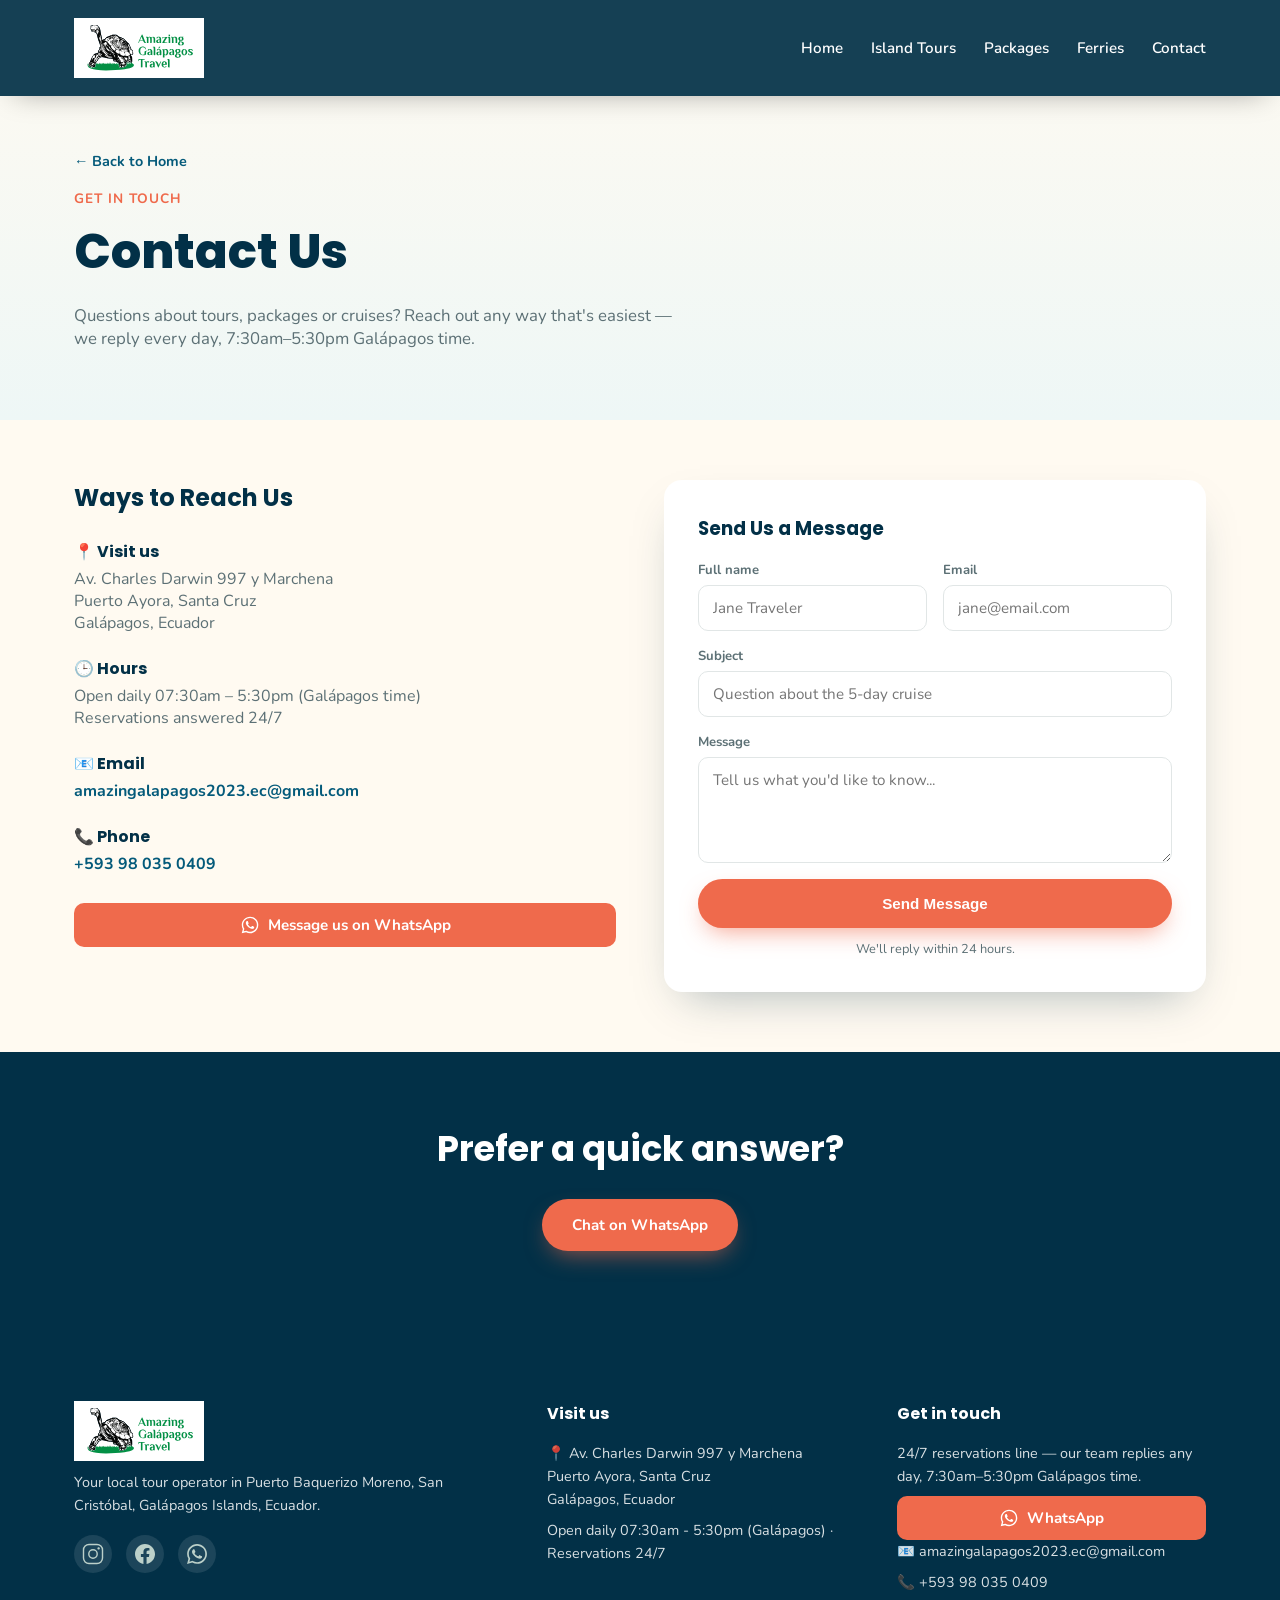
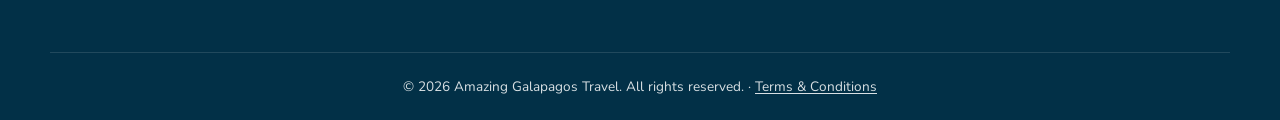
==== contact.html @ caa255a3 "Add dedicated Contact page Replaces the "#contact" footer anchor with a real contact.html page: addr" ====
<!DOCTYPE html>
<html lang="en">
<head>
<meta charset="UTF-8">
<meta name="viewport" content="width=device-width, initial-scale=1.0">
<title>Contact Us | Amazing Galapagos Travel</title>
<meta name="description" content="Get in touch with Amazing Galapagos Travel — WhatsApp, email, phone and office hours for booking island tours, packages, cruises and ferries.">
<link rel="preconnect" href="https://fonts.googleapis.com">
<link rel="preconnect" href="https://fonts.gstatic.com" crossorigin>
<link href="https://fonts.googleapis.com/css2?family=Poppins:wght@500;600;700;800&family=Nunito:wght@400;500;600;700&display=swap" rel="stylesheet">
<link rel="stylesheet" href="assets/css/style.css">
</head>
<body class="subpage">

<!-- ============ HEADER / NAV ============ -->
<header class="site-header scrolled" id="header">
  <div class="container header-inner">
    <a href="index.html" class="logo">
      <img src="assets/images/logo.svg" alt="Amazing Galapagos Travel" class="logo-img">
    </a>

    <nav class="nav" id="nav">
      <a href="index.html">Home</a>
      <a href="islands.html">Island Tours</a>
      <a href="packages.html">Packages</a>
      <a href="ferries.html">Ferries</a>
      <a href="contact.html">Contact</a>
    </nav>

    <button class="hamburger" id="hamburger" aria-label="Toggle menu">
      <span></span><span></span><span></span>
    </button>
  </div>
</header>

<!-- ============ PAGE HEADER ============ -->
<section class="island-header">
  <div class="container">
    <a href="index.html" class="island-back reveal">← Back to Home</a>
    <p class="section-eyebrow island-header-eyebrow reveal">Get in touch</p>
    <h1 class="island-header-title reveal">Contact Us</h1>
    <p class="island-header-sub reveal">Questions about tours, packages or cruises? Reach out any way that's easiest — we reply every day, 7:30am–5:30pm Galápagos time.</p>
  </div>
</section>

<!-- ============ CONTACT ============ -->
<section class="tours-section">
  <div class="container">
    <div class="contact-grid">
      <div class="contact-info reveal">
        <h2 class="tours-category-heading">Ways to Reach Us</h2>
        <div class="contact-info-list">
          <div class="contact-info-item">
            <h4>📍 Visit us</h4>
            <p>Av. Charles Darwin 997 y Marchena<br>Puerto Ayora, Santa Cruz<br>Galápagos, Ecuador</p>
          </div>
          <div class="contact-info-item">
            <h4>🕒 Hours</h4>
            <p>Open daily 07:30am – 5:30pm (Galápagos time)<br>Reservations answered 24/7</p>
          </div>
          <div class="contact-info-item">
            <h4>📧 Email</h4>
            <p><a href="mailto:amazingalapagos2023.ec@gmail.com">amazingalapagos2023.ec@gmail.com</a></p>
          </div>
          <div class="contact-info-item">
            <h4>📞 Phone</h4>
            <p><a href="tel:+593980350409">+593 98 035 0409</a></p>
          </div>
        </div>
        <a href="https://wa.me/593980350409" target="_blank" rel="noopener" class="footer-whatsapp-btn">
          <img src="assets/images/icon-whatsapp-white.svg" alt="">
          Message us on WhatsApp
        </a>
      </div>

      <form class="contact-form reveal" id="contactForm">
        <h3>Send Us a Message</h3>
        <div class="form-row">
          <div class="form-field">
            <label for="ct-name">Full name</label>
            <input type="text" id="ct-name" name="name" required placeholder="Jane Traveler">
          </div>
          <div class="form-field">
            <label for="ct-email">Email</label>
            <input type="email" id="ct-email" name="email" required placeholder="jane@email.com">
          </div>
        </div>
        <div class="form-field">
          <label for="ct-subject">Subject</label>
          <input type="text" id="ct-subject" name="subject" required placeholder="Question about the 5-day cruise">
        </div>
        <div class="form-field">
          <label for="ct-message">Message</label>
          <textarea id="ct-message" name="message" rows="4" required placeholder="Tell us what you'd like to know..."></textarea>
        </div>
        <button type="submit" class="btn btn-primary btn-block">Send Message</button>
        <p class="form-note">We'll reply within 24 hours.</p>
        <div class="form-success" id="contactSuccess">
          <span>🌊</span>
          <p>Thank you! Your message has been received. We'll get back to you soon.</p>
        </div>
      </form>
    </div>
  </div>
</section>

<!-- ============ CTA ============ -->
<section class="island-cta">
  <div class="container">
    <h2 class="reveal">Prefer a quick answer?</h2>
    <a href="https://wa.me/593980350409" target="_blank" rel="noopener" class="btn btn-primary reveal">Chat on WhatsApp</a>
  </div>
</section>

<!-- ============ FOOTER / CONTACT ============ -->
<footer class="site-footer">
  <div class="container footer-grid">
    <div>
      <a href="index.html" class="logo logo-footer">
        <img src="assets/images/logo.svg" alt="Amazing Galapagos Travel" class="logo-img">
      </a>
      <p>Your local tour operator in Puerto Baquerizo Moreno, San Cristóbal, Galápagos Islands, Ecuador.</p>
      <div class="social-row">
        <a href="#" aria-label="Instagram"><img src="assets/images/icon-instagram.svg" alt=""></a>
        <a href="#" aria-label="Facebook"><img src="assets/images/icon-facebook.svg" alt=""></a>
        <a href="https://wa.me/593980350409" target="_blank" rel="noopener" aria-label="WhatsApp"><img src="assets/images/icon-whatsapp.svg" alt=""></a>
      </div>
    </div>

    <div>
      <h4>Visit us</h4>
      <p>📍 Av. Charles Darwin 997 y Marchena<br>Puerto Ayora, Santa Cruz<br>Galápagos, Ecuador</p>
      <p>Open daily 07:30am - 5:30pm (Galápagos) · Reservations 24/7</p>
    </div>

    <div>
      <h4>Get in touch</h4>
      <p>24/7 reservations line — our team replies any day, 7:30am–5:30pm Galápagos time.</p>
      <a href="https://wa.me/593980350409" target="_blank" rel="noopener" class="footer-whatsapp-btn">
        <img src="assets/images/icon-whatsapp-white.svg" alt="">
        WhatsApp
      </a>
      <p>📧 amazingalapagos2023.ec@gmail.com</p>
      <p>📞 +593 98 035 0409</p>
    </div>
  </div>
  <div class="footer-bottom">
    <p>© <span id="year"></span> Amazing Galapagos Travel. All rights reserved. · <a href="terms.html" class="footer-legal-link">Terms &amp; Conditions</a></p>
  </div>
</footer>

<button class="back-to-top" id="backToTop" aria-label="Back to top">↑</button>

<script src="assets/js/script.js"></script>
</body>
</html>
---- assets/css/style.css ----
/* ============ RESET & VARIABLES ============ */
* { margin: 0; padding: 0; box-sizing: border-box; }

:root {
  --ocean-deep: #023047;
  --ocean: #045a7a;
  --green: #039045;
  --green-light: #5cf3a3;
  --sand: #f6ead3;
  --sand-light: #fffaf1;
  --coral: #ef6a4c;
  --coral-dark: #d4502f;
  --ink: #0d2b33;
  --gray: #5c7075;
  --radius: 18px;
  --shadow: 0 20px 45px -20px rgba(2, 48, 71, 0.35);
  --transition: 0.35s cubic-bezier(.22,1,.36,1);
}

html { scroll-behavior: smooth; }

body {
  font-family: 'Nunito', sans-serif;
  color: var(--ink);
  background: var(--sand-light);
  overflow-x: hidden;
}

h1, h2, h3, h4 { font-family: 'Poppins', sans-serif; }

img { max-width: 100%; display: block; }
a { text-decoration: none; color: inherit; }
ul { list-style: none; }

.container {
  max-width: 1180px;
  margin: 0 auto;
  padding: 0 24px;
}

.text-gradient {
  background: linear-gradient(90deg, var(--green-light), var(--coral));
  -webkit-background-clip: text;
  background-clip: text;
  color: transparent;
}

/* ============ BUTTONS ============ */
.btn {
  display: inline-flex;
  align-items: center;
  justify-content: center;
  gap: 8px;
  padding: 14px 28px;
  border-radius: 50px;
  font-weight: 700;
  font-size: 0.95rem;
  border: 2px solid transparent;
  cursor: pointer;
  transition: transform var(--transition), box-shadow var(--transition), background var(--transition), color var(--transition);
  white-space: nowrap;
}
.btn-primary {
  background: var(--coral);
  color: #fff;
  box-shadow: 0 10px 25px -8px rgba(239, 106, 76, 0.65);
}
.btn-primary:hover { transform: translateY(-3px) scale(1.03); box-shadow: 0 16px 30px -10px rgba(239, 106, 76, 0.75); }
.btn-outline {
  background: transparent;
  border-color: rgba(255,255,255,0.8);
  color: #fff;
}
.btn-outline:hover { background: rgba(255,255,255,0.15); transform: translateY(-3px); }
.btn-sm { padding: 10px 20px; font-size: 0.85rem; }
.btn-block { width: 100%; }

/* ============ REVEAL ANIMATION ============ */
.reveal {
  opacity: 0;
  transform: translateY(28px);
  transition: opacity 0.8s ease, transform 0.8s ease;
}
.reveal.in-view { opacity: 1; transform: translateY(0); }

/* ============ HEADER ============ */
.site-header {
  position: fixed;
  top: 0; left: 0; right: 0;
  z-index: 1000;
  padding: 18px 0;
  transition: background var(--transition), padding var(--transition), box-shadow var(--transition);
}
.site-header.scrolled {
  background: rgba(2, 48, 71, 0.92);
  backdrop-filter: blur(8px);
  padding: 10px 0;
  box-shadow: 0 10px 30px -15px rgba(0,0,0,0.4);
}
.header-inner {
  display: flex;
  align-items: center;
  justify-content: space-between;
  gap: 20px;
}
.logo {
  display: flex;
  align-items: center;
}
.logo-img { height: 60px; width: auto; display: block; }

.nav {
  display: flex;
  gap: 28px;
}
.nav a {
  color: #fff;
  font-weight: 600;
  font-size: 0.95rem;
  position: relative;
  padding: 4px 0;
}
.nav a::after {
  content: '';
  position: absolute;
  left: 0; bottom: -2px;
  height: 2px; width: 0;
  background: var(--green-light);
  transition: width var(--transition);
}
.nav a:hover::after { width: 100%; }

.hamburger {
  display: none;
  flex-direction: column;
  gap: 5px;
  background: none;
  border: none;
  cursor: pointer;
  z-index: 1100;
}
.hamburger span {
  width: 26px; height: 2px;
  background: #fff;
  transition: transform var(--transition), opacity var(--transition);
}
.hamburger.open span:nth-child(1) { transform: translateY(7px) rotate(45deg); }
.hamburger.open span:nth-child(2) { opacity: 0; }
.hamburger.open span:nth-child(3) { transform: translateY(-7px) rotate(-45deg); }

/* ============ HERO ============ */
.hero {
  position: relative;
  min-height: 100vh;
  display: flex;
  align-items: center;
  color: #fff;
  overflow: hidden;
}
.hero-media {
  position: absolute;
  inset: 0;
  z-index: 0;
}
.hero-video {
  position: absolute;
  inset: 0;
  width: 100%; height: 100%;
  object-fit: cover;
  z-index: 1;
}
.hero-video.hidden { display: none; }
.hero-slideshow {
  position: absolute;
  inset: 0;
  z-index: 0;
}
.slide {
  position: absolute;
  inset: 0;
  background-size: cover;
  background-position: center;
  opacity: 0;
  transform: scale(1.08);
  transition: opacity 2.2s ease;
  animation: kenburns 16s ease-in-out infinite;
}
.slide-active { opacity: 1; z-index: 1; }
@keyframes kenburns {
  0% { transform: scale(1.05) translate(0,0); }
  50% { transform: scale(1.15) translate(-1.5%, -1%); }
  100% { transform: scale(1.05) translate(0,0); }
}
.hero-overlay {
  position: absolute;
  inset: 0;
  z-index: 2;
  background: linear-gradient(180deg, rgba(2,48,71,0.55) 0%, rgba(2,48,71,0.55) 40%, rgba(2,48,71,0.85) 100%);
}
.hero-waves {
  position: absolute;
  left: 0; right: 0; bottom: -2px;
  z-index: 3;
  line-height: 0;
}
.hero-waves svg { width: 100%; height: 90px; }
.hero-waves path { fill: var(--sand-light); }

.hero-content {
  position: relative;
  z-index: 4;
  padding-top: 110px;
  text-align: center;
  display: flex;
  flex-direction: column;
  align-items: center;
}
.hero-eyebrow {
  letter-spacing: 1px;
  font-weight: 700;
  color: var(--green-light);
  margin-bottom: 14px;
}
.hero h1 {
  font-size: clamp(2.4rem, 6vw, 4.2rem);
  font-weight: 800;
  line-height: 1.08;
  max-width: 900px;
}
.hero-sub {
  margin: 22px auto 0;
  max-width: 620px;
  font-size: 1.15rem;
  opacity: 0.92;
}
.hero-actions {
  margin-top: 34px;
  display: flex;
  gap: 16px;
  flex-wrap: wrap;
  justify-content: center;
}
.hero-stats {
  margin-top: 60px;
  display: flex;
  gap: 50px;
  flex-wrap: wrap;
  justify-content: center;
}
.stat { display: flex; flex-direction: column; align-items: center; }
.stat-num {
  font-family: 'Poppins', sans-serif;
  font-size: 2.1rem;
  font-weight: 800;
  color: var(--green-light);
}
.stat-label { font-size: 0.85rem; opacity: 0.85; }

.scroll-cue {
  position: absolute;
  bottom: 26px; left: 50%;
  transform: translateX(-50%);
  z-index: 4;
  width: 26px; height: 42px;
  border: 2px solid rgba(255,255,255,0.7);
  border-radius: 20px;
}
.scroll-cue span {
  position: absolute;
  top: 6px; left: 50%;
  width: 5px; height: 5px;
  margin-left: -2.5px;
  background: #fff;
  border-radius: 50%;
  animation: scrollcue 1.6s ease infinite;
}
@keyframes scrollcue {
  0% { opacity: 1; top: 6px; }
  70% { opacity: 0; top: 24px; }
  100% { opacity: 0; top: 6px; }
}

/* ============ SECTION HEADINGS ============ */
section { padding: 110px 0; position: relative; }
.section-eyebrow {
  text-align: center;
  font-weight: 700;
  color: var(--coral);
  letter-spacing: 1px;
  text-transform: uppercase;
  font-size: 0.85rem;
  margin-bottom: 10px;
}
.section-title {
  text-align: center;
  font-size: clamp(1.9rem, 4vw, 2.6rem);
  font-weight: 700;
  color: var(--ocean-deep);
}
.section-sub {
  text-align: center;
  max-width: 620px;
  margin: 16px auto 0;
  color: var(--gray);
  font-size: 1.05rem;
}
.section-eyebrow-light { color: var(--green-light); }
.section-title-light, .section-sub-light { color: #fff; text-align: left; margin-left: 0; }
.section-eyebrow-light { text-align: left; }

/* ============ ISLANDS ============ */
.islands { background: var(--sand-light); }
.island-grid {
  margin-top: 56px;
  display: grid;
  grid-template-columns: repeat(3, 1fr);
  gap: 30px;
}
.island-card {
  background: #fff;
  border-radius: var(--radius);
  overflow: hidden;
  box-shadow: var(--shadow);
  transition: transform var(--transition), box-shadow var(--transition);
}
.island-card:hover { transform: translateY(-10px); box-shadow: 0 30px 55px -20px rgba(2,48,71,0.4); }
.island-img {
  height: 220px;
  background-size: cover;
  background-position: center;
  position: relative;
  transition: transform 0.6s ease;
}
.island-card:hover .island-img { transform: scale(1.06); }
.island-badge {
  position: absolute;
  top: 14px; left: 14px;
  background: rgba(2,48,71,0.75);
  color: #fff;
  font-size: 0.72rem;
  font-weight: 700;
  padding: 6px 12px;
  border-radius: 50px;
}
.island-body { padding: 26px; }
.island-body h3 { font-size: 1.3rem; margin-bottom: 10px; color: var(--ocean-deep); }
.island-body p { color: var(--gray); font-size: 0.95rem; line-height: 1.6; }
.island-link {
  display: inline-block;
  margin-top: 16px;
  font-weight: 700;
  color: var(--coral);
  transition: transform var(--transition);
}
.island-link:hover { transform: translateX(4px); }

/* ============ PACKAGES ============ */
.packages { background: linear-gradient(180deg, #eef7f6, var(--sand-light)); }
.package-grid {
  margin-top: 56px;
  display: grid;
  grid-template-columns: repeat(4, 1fr);
  gap: 26px;
}
.package-card {
  background: #fff;
  border-radius: var(--radius);
  overflow: hidden;
  box-shadow: var(--shadow);
  transition: transform var(--transition), box-shadow var(--transition);
  display: flex;
  flex-direction: column;
}
.package-card:hover { transform: translateY(-12px) rotate(-0.4deg); box-shadow: 0 30px 55px -20px rgba(2,48,71,0.4); }
.package-img {
  height: 170px;
  background-size: cover;
  background-position: center;
}
.package-body { padding: 24px; display: flex; flex-direction: column; gap: 10px; flex: 1; }
@keyframes float {
  0%, 100% { transform: translateY(0); }
  50% { transform: translateY(-6px); }
}
.package-body h3 {
  font-size: 1.15rem;
  color: var(--ocean-deep);
  animation: float 3s ease-in-out infinite;
}
.package-body p { color: var(--gray); font-size: 0.9rem; line-height: 1.55; flex: 1; }
.package-meta {
  display: flex;
  gap: 10px;
  font-size: 0.78rem;
  color: var(--ocean);
  font-weight: 700;
  flex-wrap: wrap;
}
.package-meta span { background: #eef7f6; padding: 5px 10px; border-radius: 50px; }
.package-link {
  display: inline-block;
  margin-top: 4px;
  font-weight: 700;
  color: var(--coral);
  transition: transform var(--transition);
}
.package-link:hover { transform: translateX(4px); }

/* ============ WHERE TO STAY ============ */
.stays { background: var(--sand-light); }
.stay-grid {
  margin-top: 56px;
  display: grid;
  grid-template-columns: repeat(3, 1fr);
  gap: 26px;
}
.stay-card {
  position: relative;
  background: #fff;
  border-radius: var(--radius);
  overflow: hidden;
  box-shadow: var(--shadow);
  transition: transform var(--transition), box-shadow var(--transition);
  display: flex;
  flex-direction: column;
}
.stay-card:hover { transform: translateY(-10px); box-shadow: 0 30px 55px -20px rgba(2,48,71,0.4); }
.stay-card-featured { border: 2px solid var(--green); }
.stay-featured-badge {
  position: absolute;
  top: 14px; right: 14px;
  z-index: 2;
  background: var(--coral);
  color: #fff;
  font-size: 0.72rem;
  font-weight: 700;
  padding: 6px 12px;
  border-radius: 50px;
}
.stay-img {
  height: 188px;
  background-size: cover;
  background-position: center;
}
.stay-body { padding: 24px; display: flex; flex-direction: column; gap: 10px; flex: 1; }
.stay-head { display: flex; align-items: center; justify-content: space-between; gap: 10px; }
.stay-head h3 { font-size: 1.25rem; color: var(--ocean-deep); }
.stay-rating { color: var(--coral); letter-spacing: 1px; font-size: 0.85rem; }
.stay-rating-empty { color: #d8dfe0; }
.stay-class {
  font-weight: 700;
  font-size: 0.75rem;
  letter-spacing: 1px;
  text-transform: uppercase;
  color: var(--gray);
}
.stay-desc { color: var(--gray); font-size: 0.9rem; line-height: 1.55; }
.stay-benefits { margin-top: 4px; }
.stay-benefits-label {
  font-weight: 700;
  font-size: 0.72rem;
  letter-spacing: 1px;
  text-transform: uppercase;
  color: var(--gray);
  margin-bottom: 8px;
}
.stay-benefits ul { list-style: none; display: flex; flex-direction: column; gap: 6px; }
.stay-benefits li {
  position: relative;
  padding-left: 26px;
  font-size: 0.88rem;
  color: var(--ink);
}
.stay-benefits li::before {
  content: "✓";
  position: absolute;
  left: 0; top: 0;
  width: 18px; height: 18px;
  display: flex;
  align-items: center;
  justify-content: center;
  border-radius: 50%;
  background: rgba(3,144,69,0.12);
  color: var(--green);
  font-size: 0.68rem;
  font-weight: 700;
}

/* ============ CRUISES ============ */
.cruises {
  position: relative;
  color: #fff;
  overflow: hidden;
}
.cruise-bg {
  position: absolute; inset: 0;
  background-size: cover;
  background-position: center;
  background-attachment: fixed;
}
.cruise-overlay {
  position: absolute; inset: 0;
  background: linear-gradient(120deg, rgba(2,48,71,0.94) 35%, rgba(2,48,71,0.55));
}
.cruise-inner {
  position: relative;
  z-index: 2;
  display: grid;
  grid-template-columns: 1fr 1fr;
  gap: 60px;
  align-items: center;
}
.cruise-list { margin: 26px 0; display: flex; flex-direction: column; gap: 14px; }
.cruise-list li {
  background: rgba(255,255,255,0.08);
  border-left: 3px solid var(--green-light);
  padding: 12px 18px;
  border-radius: 8px;
  font-size: 0.95rem;
}
.cruise-thumb {
  border-radius: var(--radius);
  box-shadow: var(--shadow);
  max-width: 340px;
}

.cruise-form, .contact-form {
  background: #fff;
  color: var(--ink);
  border-radius: var(--radius);
  padding: 34px;
  box-shadow: var(--shadow);
  position: relative;
}
.cruise-form h3, .contact-form h3 { margin-bottom: 18px; color: var(--ocean-deep); }
.form-row { display: grid; grid-template-columns: 1fr 1fr; gap: 16px; }
.form-field { margin-bottom: 16px; display: flex; flex-direction: column; gap: 6px; }
.form-field label { font-size: 0.82rem; font-weight: 700; color: var(--gray); }
.form-field input, .form-field select, .form-field textarea {
  padding: 12px 14px;
  border: 1.5px solid #e1e6e6;
  border-radius: 10px;
  font-family: inherit;
  font-size: 0.95rem;
  transition: border-color var(--transition);
}
.form-field input:focus, .form-field select:focus, .form-field textarea:focus {
  outline: none;
  border-color: var(--green);
}
.form-note { text-align: center; font-size: 0.8rem; color: var(--gray); margin-top: 12px; }

.form-success {
  display: none;
  position: absolute;
  inset: 0;
  background: #fff;
  border-radius: var(--radius);
  flex-direction: column;
  align-items: center;
  justify-content: center;
  gap: 14px;
  text-align: center;
  padding: 40px;
}
.form-success span { font-size: 2.6rem; animation: pop 0.6s ease; }
.form-success.show { display: flex; }
@keyframes pop {
  0% { transform: scale(0); }
  70% { transform: scale(1.15); }
  100% { transform: scale(1); }
}

/* ============ FERRIES ============ */
.ferries { padding-top: 0; padding-bottom: 0; margin: 80px 0; }
.ferry-panel {
  background: var(--sand);
  border-radius: 26px;
  padding: 48px;
  display: flex;
  align-items: center;
  justify-content: space-between;
  gap: 48px;
  flex-wrap: wrap;
}
.ferry-info { flex: 1 1 360px; max-width: 460px; }
.ferry-eyebrow {
  font-weight: 700;
  color: var(--coral);
  letter-spacing: 1px;
  text-transform: uppercase;
  font-size: 0.85rem;
  margin-bottom: 10px;
}
.ferry-title {
  font-size: clamp(1.6rem, 3vw, 2.1rem);
  font-weight: 700;
  color: var(--ocean-deep);
  margin-bottom: 12px;
}
.ferry-desc { color: var(--gray); font-size: 1rem; line-height: 1.6; margin-bottom: 24px; }
.ferry-cta {
  display: inline-flex;
  align-items: center;
  gap: 8px;
  background: var(--green);
  color: #fff;
  font-weight: 800;
  font-size: 0.9rem;
  padding: 13px 26px;
  border-radius: 999px;
  transition: transform var(--transition), background var(--transition);
}
.ferry-cta::before {
  content: "";
  width: 8px; height: 8px;
  border-radius: 50%;
  background: var(--green-light);
}
.ferry-cta:hover { transform: translateY(-3px); background: #027a3a; }
.ferry-schedule-link {
  display: inline-block;
  margin-top: 14px;
  margin-left: 4px;
  font-weight: 700;
  font-size: 0.88rem;
  color: var(--ocean);
  transition: transform var(--transition);
}
.ferry-schedule-link:hover { transform: translateX(4px); color: var(--coral); }
.ferry-grid {
  flex: 1 1 480px;
  max-width: 576px;
  display: grid;
  grid-template-columns: 1fr 1fr;
  gap: 20px;
}
.ferry-chip {
  background: #fff;
  border-radius: 12px;
  padding: 14px 20px;
  display: flex;
  align-items: center;
  gap: 16px;
  box-shadow: 0 10px 25px -15px rgba(2,48,71,0.3);
}
.ferry-chip-icon { font-size: 1.5rem; flex-shrink: 0; }
.ferry-route { font-weight: 700; font-size: 0.9rem; color: var(--ink); }
.ferry-departure { font-size: 0.78rem; color: var(--gray); margin-top: 2px; }

/* ============ FERRIES PAGE (routes / expect / note) ============ */
.route-grid {
  margin-top: 32px;
  display: grid;
  grid-template-columns: repeat(3, 1fr);
  gap: 24px;
}
.route-grid-2col { grid-template-columns: repeat(2, 1fr); max-width: 780px; margin-left: auto; margin-right: auto; }
.route-card {
  background: #fff;
  border-radius: var(--radius);
  box-shadow: var(--shadow);
  padding: 26px;
  display: flex;
  flex-direction: column;
  gap: 14px;
}
.route-card-head {
  display: flex;
  align-items: center;
  justify-content: space-between;
  gap: 12px;
  padding-bottom: 14px;
  border-bottom: 1px solid #ece9dd;
}
.route-card-head h3 {
  font-family: 'Poppins', sans-serif;
  font-weight: 700;
  font-size: 1.05rem;
  color: var(--ocean-deep);
}
.route-leg { display: flex; flex-direction: column; gap: 2px; }
.route-leg-label { font-weight: 700; font-size: 0.85rem; color: var(--ink); }
.route-leg-times { font-size: 0.85rem; color: var(--gray); }
.route-note {
  margin-top: 24px;
  background: #f4f1e8;
  border: 1px solid #ece9dd;
  border-radius: 12px;
  padding: 14px 18px;
  color: var(--gray);
  font-size: 0.9rem;
}
.included-list {
  margin-top: 20px;
  display: flex;
  flex-wrap: wrap;
  justify-content: center;
  gap: 28px;
}
.included-list li {
  font-weight: 700;
  font-size: 0.9rem;
  color: var(--ink);
}

.ferries-expect-section { padding-top: 10px; }
.expect-grid {
  margin-top: 32px;
  display: grid;
  grid-template-columns: repeat(4, 1fr);
  gap: 20px;
}
.expect-item {
  display: flex;
  flex-direction: column;
  align-items: center;
  text-align: center;
  gap: 10px;
  background: #fff;
  border-radius: var(--radius);
  box-shadow: var(--shadow);
  padding: 24px 18px;
  font-size: 0.9rem;
  color: var(--ink);
  font-weight: 700;
}
.expect-icon { font-size: 2rem; }

/* ============ REVIEWS ============ */
.reviews { background: var(--sand-light); }
.reviews-score {
  display: flex;
  justify-content: center;
  align-items: center;
  gap: 10px;
  margin-top: 20px;
  font-weight: 700;
  color: var(--ocean-deep);
}
.stars { color: #f5b301; letter-spacing: 2px; }
.reviews-track-wrap {
  margin-top: 46px;
  display: flex;
  align-items: center;
  gap: 16px;
}
.reviews-track {
  display: flex;
  gap: 22px;
  overflow-x: auto;
  scroll-behavior: smooth;
  scrollbar-width: none;
  padding: 6px;
}
.reviews-track::-webkit-scrollbar { display: none; }
.review-card {
  min-width: 300px;
  max-width: 300px;
  background: #fff;
  border-radius: var(--radius);
  padding: 26px;
  box-shadow: var(--shadow);
  flex-shrink: 0;
  transition: transform var(--transition);
}
.review-card:hover { transform: translateY(-6px); }
.review-stars { color: #f5b301; margin-bottom: 12px; letter-spacing: 2px; }
.review-card h4 { font-size: 1rem; color: var(--ocean-deep); margin-bottom: 10px; }
.review-card p { font-size: 0.9rem; color: var(--gray); line-height: 1.6; min-height: 78px; }
.review-author { display: flex; align-items: center; gap: 12px; margin-top: 16px; }
.avatar {
  width: 40px; height: 40px;
  border-radius: 50%;
  background: var(--green);
  color: #fff;
  display: flex; align-items: center; justify-content: center;
  font-weight: 700;
  font-size: 0.85rem;
  flex-shrink: 0;
}
.review-author strong { display: block; font-size: 0.88rem; color: var(--ocean-deep); }
.review-author small { color: var(--gray); font-size: 0.75rem; }
.review-nav {
  width: 44px; height: 44px;
  border-radius: 50%;
  border: none;
  background: #fff;
  box-shadow: var(--shadow);
  font-size: 1.4rem;
  cursor: pointer;
  color: var(--ocean-deep);
  flex-shrink: 0;
  transition: background var(--transition), color var(--transition);
}
.review-nav:hover { background: var(--coral); color: #fff; }
.tripadvisor-link {
  display: block;
  text-align: center;
  margin-top: 34px;
  font-weight: 700;
  color: var(--ocean);
}
.tripadvisor-link:hover { color: var(--coral); }

/* ============ GALLERY ============ */
.gallery { background: linear-gradient(180deg, var(--sand-light), #eef7f6); overflow: hidden; }

/* ============ COVERFLOW CAROUSEL ============ */
.coverflow { margin-top: 50px; }
.coverflow-stage {
  position: relative;
  width: 100%;
  aspect-ratio: 1132 / 432;
}
.coverflow-slide {
  position: absolute;
  border-radius: 24px;
  overflow: hidden;
  background: var(--ocean-deep);
  box-shadow: var(--shadow);
  transition: opacity 0.3s ease-out, transform 0.3s ease-out;
}
.coverflow-slide::after {
  content: '';
  position: absolute;
  inset: 0;
  background: rgba(0, 0, 0, 0.2);
  mix-blend-mode: overlay;
  pointer-events: none;
}
.coverflow-slide img {
  position: absolute;
  width: 100%;
  height: 100%;
  object-fit: cover;
  display: block;
}
.coverflow-slide-active {
  inset: 0 16.67% 7.41% 16.67%;
  z-index: 2;
}
.coverflow-slide-prev, .coverflow-slide-next {
  top: 11.57%;
  bottom: 18.98%;
  z-index: 1;
  cursor: pointer;
  opacity: 0.9;
}
.coverflow-slide-prev { left: 0; right: 50%; }
.coverflow-slide-next { left: 50%; right: 0; }
.coverflow-slide-prev:hover, .coverflow-slide-next:hover { opacity: 1; }

.coverflow-arrow {
  position: absolute;
  top: 50%;
  transform: translateY(-50%);
  z-index: 3;
  width: 44px;
  height: 44px;
  border-radius: 50%;
  border: none;
  background: #fff;
  box-shadow: var(--shadow);
  font-size: 1.4rem;
  color: var(--ocean-deep);
  display: flex;
  align-items: center;
  justify-content: center;
  cursor: pointer;
  transition: transform var(--transition), background var(--transition), color var(--transition);
}
.coverflow-arrow:hover { transform: translateY(-50%) scale(1.08); background: var(--coral); color: #fff; }
.coverflow-arrow-left { left: 0; }
.coverflow-arrow-right { right: 0; }

.coverflow-dots {
  margin-top: 24px;
  display: flex;
  justify-content: center;
  align-items: center;
  gap: 16px;
}
.coverflow-dot {
  position: relative;
  width: 16px;
  height: 16px;
  border-radius: 8px;
  background: rgba(3, 144, 69, 0.24);
  overflow: hidden;
  cursor: pointer;
  border: none;
  padding: 0;
  flex-shrink: 0;
  transition: width var(--transition);
}
.coverflow-dot-fill {
  position: absolute;
  left: -32px;
  top: 0;
  width: 32px;
  height: 100%;
  background: var(--green);
}
.coverflow-dot.is-active {
  width: 28px;
}
.coverflow-dot.is-active .coverflow-dot-fill {
  animation: coverflow-dot-progress 5s linear forwards;
}
@keyframes coverflow-dot-progress {
  from { left: -32px; }
  to { left: 0; }
}
@media (prefers-reduced-motion: reduce) {
  .coverflow-dot-fill { animation: none !important; left: 0; }
}
@media (max-width: 760px) {
  .coverflow-slide-prev, .coverflow-slide-next { display: none; }
  .coverflow-slide-active { inset: 0; }
  .coverflow-arrow { width: 38px; height: 38px; font-size: 1.15rem; }
}

/* ============ FOOTER ============ */
.site-footer {
  background: var(--ocean-deep);
  color: rgba(255,255,255,0.85);
  padding: 80px 0 0;
}
.footer-grid {
  display: grid;
  grid-template-columns: 1.4fr 1fr 1fr;
  gap: 40px;
  padding-bottom: 50px;
  border-bottom: 1px solid rgba(255,255,255,0.12);
}
.logo-footer { margin-bottom: 14px; }
.footer-grid p { font-size: 0.9rem; line-height: 1.6; margin-bottom: 8px; }
.footer-grid h4 { color: #fff; margin-bottom: 16px; font-size: 1rem; }
.footer-grid a { display: block; font-size: 0.9rem; margin-bottom: 10px; transition: color var(--transition); }
.footer-grid a:hover { color: var(--green-light); }
.social-row { display: flex; gap: 14px; margin-top: 18px; }
.social-row a {
  width: 38px; height: 38px;
  border-radius: 50%;
  background: rgba(255,255,255,0.1);
  display: flex; align-items: center; justify-content: center;
  transition: background var(--transition), transform var(--transition);
}
.social-row a img { width: 24px; height: 24px; }
.social-row a:hover { background: var(--coral); transform: translateY(-3px); }
a.footer-whatsapp-btn {
  display: flex;
  align-items: center;
  justify-content: center;
  gap: 8px;
  width: 100%;
  margin-top: 8px;
  margin-bottom: 0;
  padding: 12px 18px;
  border-radius: 10px;
  border: none;
  background: var(--coral);
  color: #fff;
  font-weight: 700;
  font-size: 0.95rem;
  cursor: pointer;
  transition: background var(--transition), transform var(--transition);
}
.footer-whatsapp-btn img { width: 20px; height: 20px; flex-shrink: 0; }
a.footer-whatsapp-btn:hover { background: var(--coral-dark); color: #fff; transform: translateY(-2px); }
.footer-bottom {
  text-align: center;
  padding: 24px 0;
  font-size: 0.85rem;
}

/* ============ BACK TO TOP ============ */
.back-to-top {
  position: fixed;
  bottom: 26px; right: 26px;
  width: 48px; height: 48px;
  border-radius: 50%;
  background: var(--coral);
  color: #fff;
  border: none;
  font-size: 1.2rem;
  cursor: pointer;
  box-shadow: var(--shadow);
  opacity: 0;
  visibility: hidden;
  transform: translateY(10px);
  transition: all var(--transition);
  z-index: 900;
}
.back-to-top.show { opacity: 1; visibility: visible; transform: translateY(0); }

/* ============ ISLAND / TOUR PAGES ============ */
body.subpage .site-header {
  background: rgba(2, 48, 71, 0.92);
  backdrop-filter: blur(8px);
  box-shadow: 0 10px 30px -15px rgba(0,0,0,0.4);
}
.island-header {
  padding: 150px 0 70px;
  background: linear-gradient(180deg, var(--sand-light), #eef7f6);
}
.island-back {
  display: inline-flex;
  align-items: center;
  gap: 6px;
  font-weight: 700;
  font-size: 0.9rem;
  color: var(--ocean);
  margin-bottom: 18px;
}
.island-back:hover { color: var(--coral); }
.island-header-eyebrow {
  text-align: left;
  margin-bottom: 8px;
}
.island-header-title {
  font-size: clamp(2rem, 5vw, 3rem);
  font-weight: 800;
  color: var(--ocean-deep);
  font-family: 'Poppins', sans-serif;
  margin-bottom: 16px;
}
.island-header-sub {
  max-width: 620px;
  color: var(--gray);
  font-size: 1.05rem;
}

.ferry-illustration { padding: 10px 0 0; }
.ferry-illustration-frame {
  border-radius: var(--radius);
  overflow: hidden;
  box-shadow: var(--shadow);
  height: 360px;
  background-size: cover;
  background-position: center;
}

.tours-section { padding: 60px 0; }
.tours-section:first-of-type { padding-top: 20px; }
.tours-category-heading {
  font-family: 'Poppins', sans-serif;
  font-weight: 700;
  font-size: 1.5rem;
  color: var(--ocean-deep);
  margin-bottom: 24px;
}
.tour-grid {
  display: grid;
  grid-template-columns: repeat(auto-fill, minmax(240px, 1fr));
  gap: 20px;
}
.tour-card {
  display: block;
  background: #fff;
  border-radius: var(--radius);
  box-shadow: var(--shadow);
  overflow: hidden;
  transition: transform var(--transition), box-shadow var(--transition);
}
.tour-card:hover { transform: translateY(-6px); }
.tour-card-img {
  height: 140px;
  background-size: cover;
  background-position: center;
}
.tour-card-body {
  padding: 22px;
  display: flex;
  flex-direction: column;
  gap: 14px;
}
.tour-badge {
  display: inline-flex;
  align-self: flex-start;
  align-items: center;
  gap: 4px;
  padding: 5px 10px;
  border-radius: 50px;
  font-weight: 700;
  font-size: 0.78rem;
  background: #eef7f6;
  color: var(--ocean);
}
.tour-badge--mint { background: #eef7f6; color: var(--ocean); }
.tour-badge--green { background: #e3f7ea; color: var(--green); }
.tour-badge--blue { background: #e6f3f7; color: var(--ocean-deep); }
.tour-badge--coral { background: #fdece7; color: var(--coral); }
.tour-card h3 {
  font-family: 'Poppins', sans-serif;
  font-weight: 700;
  font-size: 1.06rem;
  color: var(--ocean-deep);
  min-height: 2.6rem;
}
.tour-card-cta {
  font-family: 'Nunito', sans-serif;
  font-weight: 700;
  font-size: 1rem;
  color: var(--coral);
  text-align: center;
}

.island-cta {
  padding: 70px 0;
  text-align: center;
  background: var(--ocean-deep);
  color: #fff;
}
.island-cta h2 {
  font-family: 'Poppins', sans-serif;
  font-size: clamp(1.6rem, 4vw, 2.2rem);
  margin-bottom: 24px;
}

/* ============ CONTACT PAGE ============ */
.contact-grid { display: grid; grid-template-columns: 1fr 1fr; gap: 48px; align-items: start; }
.contact-info-list { display: flex; flex-direction: column; gap: 22px; margin: 24px 0 28px; }
.contact-info-item h4 { color: var(--ocean-deep); margin-bottom: 4px; }
.contact-info-item p { color: var(--gray); }
.contact-info-item a { color: var(--ocean); font-weight: 700; }
.contact-info-item a:hover { color: var(--coral); }

/* ============ LEGAL PAGE ============ */
.legal-section { padding: 60px 0 90px; }
.legal-container { max-width: 780px; margin: 0 auto; display: flex; flex-direction: column; gap: 44px; }
.legal-list { display: flex; flex-direction: column; gap: 12px; }
.legal-list li {
  position: relative;
  padding-left: 22px;
  color: var(--gray);
  font-size: 0.95rem;
  line-height: 1.7;
}
.legal-list li::before {
  content: '';
  position: absolute;
  left: 0; top: 10px;
  width: 6px; height: 6px;
  border-radius: 50%;
  background: var(--coral);
}
.legal-list li strong { color: var(--ink); }
.footer-legal-link { color: inherit; text-decoration: underline; text-underline-offset: 2px; }
.footer-legal-link:hover { color: var(--coral); }

/* ============ TOUR DETAIL PAGE ============ */
.tour-detail-header {
  padding: 150px 0 40px;
  background: linear-gradient(180deg, var(--sand-light), #eef7f6);
}
.tour-detail-chiprow {
  display: flex;
  align-items: center;
  gap: 16px;
  margin-bottom: 12px;
}
.tour-detail-chip {
  display: inline-flex;
  padding: 7px 16px;
  border-radius: 50px;
  background: #eef7f6;
  color: var(--ocean);
  font-weight: 700;
  font-size: 0.78rem;
  letter-spacing: 1px;
  text-transform: uppercase;
}
.tour-detail-title {
  font-family: 'Poppins', sans-serif;
  font-weight: 800;
  font-size: clamp(2rem, 5vw, 3rem);
  color: var(--ocean-deep);
  margin-bottom: 14px;
}
.tour-detail-meta {
  display: flex;
  flex-wrap: wrap;
  gap: 24px;
}
.tour-detail-meta span {
  font-size: 0.85rem;
  color: var(--gray);
}
.tour-detail-meta strong { color: var(--ink); font-weight: 700; }

.tour-detail-body { padding: 50px 0 80px; }
.tour-detail-grid {
  display: grid;
  grid-template-columns: 1fr 360px;
  gap: 48px;
  align-items: start;
}
.tour-detail-main { display: flex; flex-direction: column; gap: 44px; }
.tour-detail-gallery-main {
  height: 340px;
  border-radius: var(--radius);
  background: linear-gradient(135deg, #eef7f6, #e3f7ea);
  display: flex;
  align-items: center;
  justify-content: center;
  font-size: 4.5rem;
  box-shadow: var(--shadow);
}
.tour-detail-gallery-main--photo {
  background-size: cover;
  background-position: center;
}
.tour-detail-block h2 {
  font-family: 'Poppins', sans-serif;
  font-weight: 700;
  font-size: 1.5rem;
  color: var(--ocean-deep);
  margin-bottom: 12px;
}
.tour-detail-block p { color: var(--gray); line-height: 1.7; }
.tour-detail-highlights { display: flex; flex-direction: column; gap: 10px; }
.tour-detail-highlights li {
  display: flex;
  align-items: center;
  gap: 10px;
  color: var(--ink);
  font-size: 0.95rem;
}
.tour-detail-highlights li::before {
  content: '✓';
  display: flex;
  align-items: center;
  justify-content: center;
  width: 22px; height: 22px;
  border-radius: 50%;
  background: var(--green);
  color: #fff;
  font-size: 0.7rem;
  flex-shrink: 0;
}
.tour-detail-includes {
  display: flex;
  gap: 24px;
  flex-wrap: wrap;
}
.tour-detail-includes-col {
  flex: 1 1 240px;
  background: #fff;
  border: 1px solid #ece9dd;
  border-radius: 16px;
  padding: 24px;
}
.tour-detail-includes-col:only-child { flex: 0 1 300px; }
.tour-detail-includes-col--muted { background: #fbfaf7; }
.tour-detail-includes-col h3 {
  font-family: 'Poppins', sans-serif;
  font-size: 1rem;
  color: var(--ink);
  margin-bottom: 12px;
}
.tour-detail-includes-col ul { display: flex; flex-direction: column; gap: 8px; }
.tour-detail-includes-col li {
  display: flex;
  align-items: center;
  gap: 8px;
  font-size: 0.88rem;
  color: var(--gray);
}
.tour-detail-includes-col li::before { content: '✓'; color: var(--green); font-weight: 700; }
.tour-detail-includes-col--muted li::before { color: #b8beb9; }
.tour-detail-includes-col--muted li { color: #9aa49e; }

.tour-detail-itinerary { display: flex; flex-direction: column; }
.tour-detail-step { display: flex; gap: 14px; }
.tour-detail-step-track {
  display: flex;
  flex-direction: column;
  align-items: center;
}
.tour-detail-step-dot {
  width: 12px; height: 12px;
  border-radius: 50%;
  background: var(--green);
  border: 3px solid #cfe9e1;
  flex-shrink: 0;
}
.tour-detail-step-line { flex: 1; width: 2px; background: #e3e8e3; margin: 2px 0; }
.tour-detail-step-body { padding-bottom: 28px; }
.tour-detail-step-time { color: var(--coral); font-weight: 700; font-size: 0.8rem; margin-bottom: 2px; }
.tour-detail-step-activity { color: var(--ink); font-weight: 700; margin-bottom: 4px; }
.tour-detail-step-desc { color: var(--gray); font-size: 0.9rem; }

.tour-detail-booking { position: sticky; top: 100px; display: flex; flex-direction: column; gap: 20px; }
.tour-detail-booking-card {
  background: #fff;
  border: 1px solid #ece9dd;
  border-radius: 20px;
  padding: 24px;
  box-shadow: var(--shadow);
}
.tour-detail-booking-location {
  font-family: 'Poppins', sans-serif;
  font-size: 1.4rem;
  font-weight: 700;
  color: var(--ink);
  margin: 4px 0;
}
.tour-detail-booking-durationtype {
  font-weight: 700;
  color: var(--green);
  font-size: 0.85rem;
  padding-bottom: 20px;
  border-bottom: 1px solid #f0ede3;
  margin-bottom: 16px;
}
.tour-detail-booking-card .btn-block { margin-bottom: 10px; }
.tour-detail-whatsapp {
  display: flex;
  align-items: center;
  justify-content: center;
  gap: 8px;
  width: 100%;
  padding: 12px;
  border-radius: 12px;
  background: #e9f3ef;
  color: #0a5d50;
  font-weight: 700;
  font-size: 0.9rem;
  margin-bottom: 14px;
}
.tour-detail-cancel { font-size: 0.78rem; color: #9aa49e; text-align: center; }
.tour-detail-cancel::before { content: '✓ '; color: var(--green); }
.tour-detail-meeting {
  display: flex;
  gap: 12px;
  align-items: flex-start;
  background: #f4f1e8;
  border: 1px solid #ece9dd;
  border-radius: 16px;
  padding: 16px;
}
.tour-detail-meeting-icon {
  flex-shrink: 0;
  width: 34px; height: 34px;
  border-radius: 8px;
  background: #fff;
  display: flex;
  align-items: center;
  justify-content: center;
}
.tour-detail-meeting strong { display: block; color: var(--ink); font-size: 0.85rem; margin-bottom: 2px; }
.tour-detail-meeting p { color: var(--gray); font-size: 0.8rem; }

@media (max-width: 980px) {
  .tour-detail-grid { grid-template-columns: 1fr; }
  .tour-detail-booking { position: static; }
}

/* ============ RESPONSIVE ============ */
@media (max-width: 980px) {
  .island-grid { grid-template-columns: 1fr 1fr; }
  .package-grid { grid-template-columns: 1fr 1fr; }
  .stay-grid { grid-template-columns: 1fr; }
  .cruise-inner { grid-template-columns: 1fr; }
  .contact-grid { grid-template-columns: 1fr; }
  .footer-grid { grid-template-columns: 1fr 1fr; }
  .ferry-panel { justify-content: center; text-align: center; }
  .ferry-info { text-align: center; }
  .route-grid { grid-template-columns: 1fr; }
  .expect-grid { grid-template-columns: 1fr 1fr; }
}
@media (max-width: 760px) {
  .ferry-illustration-frame { height: 220px; }
  .logo-img { height: 44px; }
  .nav { position: fixed; top: 0; right: -100%; height: 100vh; width: 78%; max-width: 320px;
    background: var(--ocean-deep); flex-direction: column; padding: 110px 32px; gap: 26px;
    transition: right var(--transition); }
  .nav.open { right: 0; }
  .hamburger { display: flex; }
  .island-grid, .package-grid { grid-template-columns: 1fr; }
  .tour-grid { grid-template-columns: 1fr 1fr; }
  .island-header { padding-top: 120px; }
  .form-row { grid-template-columns: 1fr; }
  .footer-grid { grid-template-columns: 1fr; text-align: center; }
  .social-row { justify-content: center; }
  section { padding: 70px 0; }
  .cruise-copy { text-align: center; }
  .cruise-thumb { margin: 0 auto; }
  .ferry-panel { padding: 32px 24px; }
  .ferry-grid { grid-template-columns: 1fr; }
  .expect-grid { grid-template-columns: 1fr; }
}
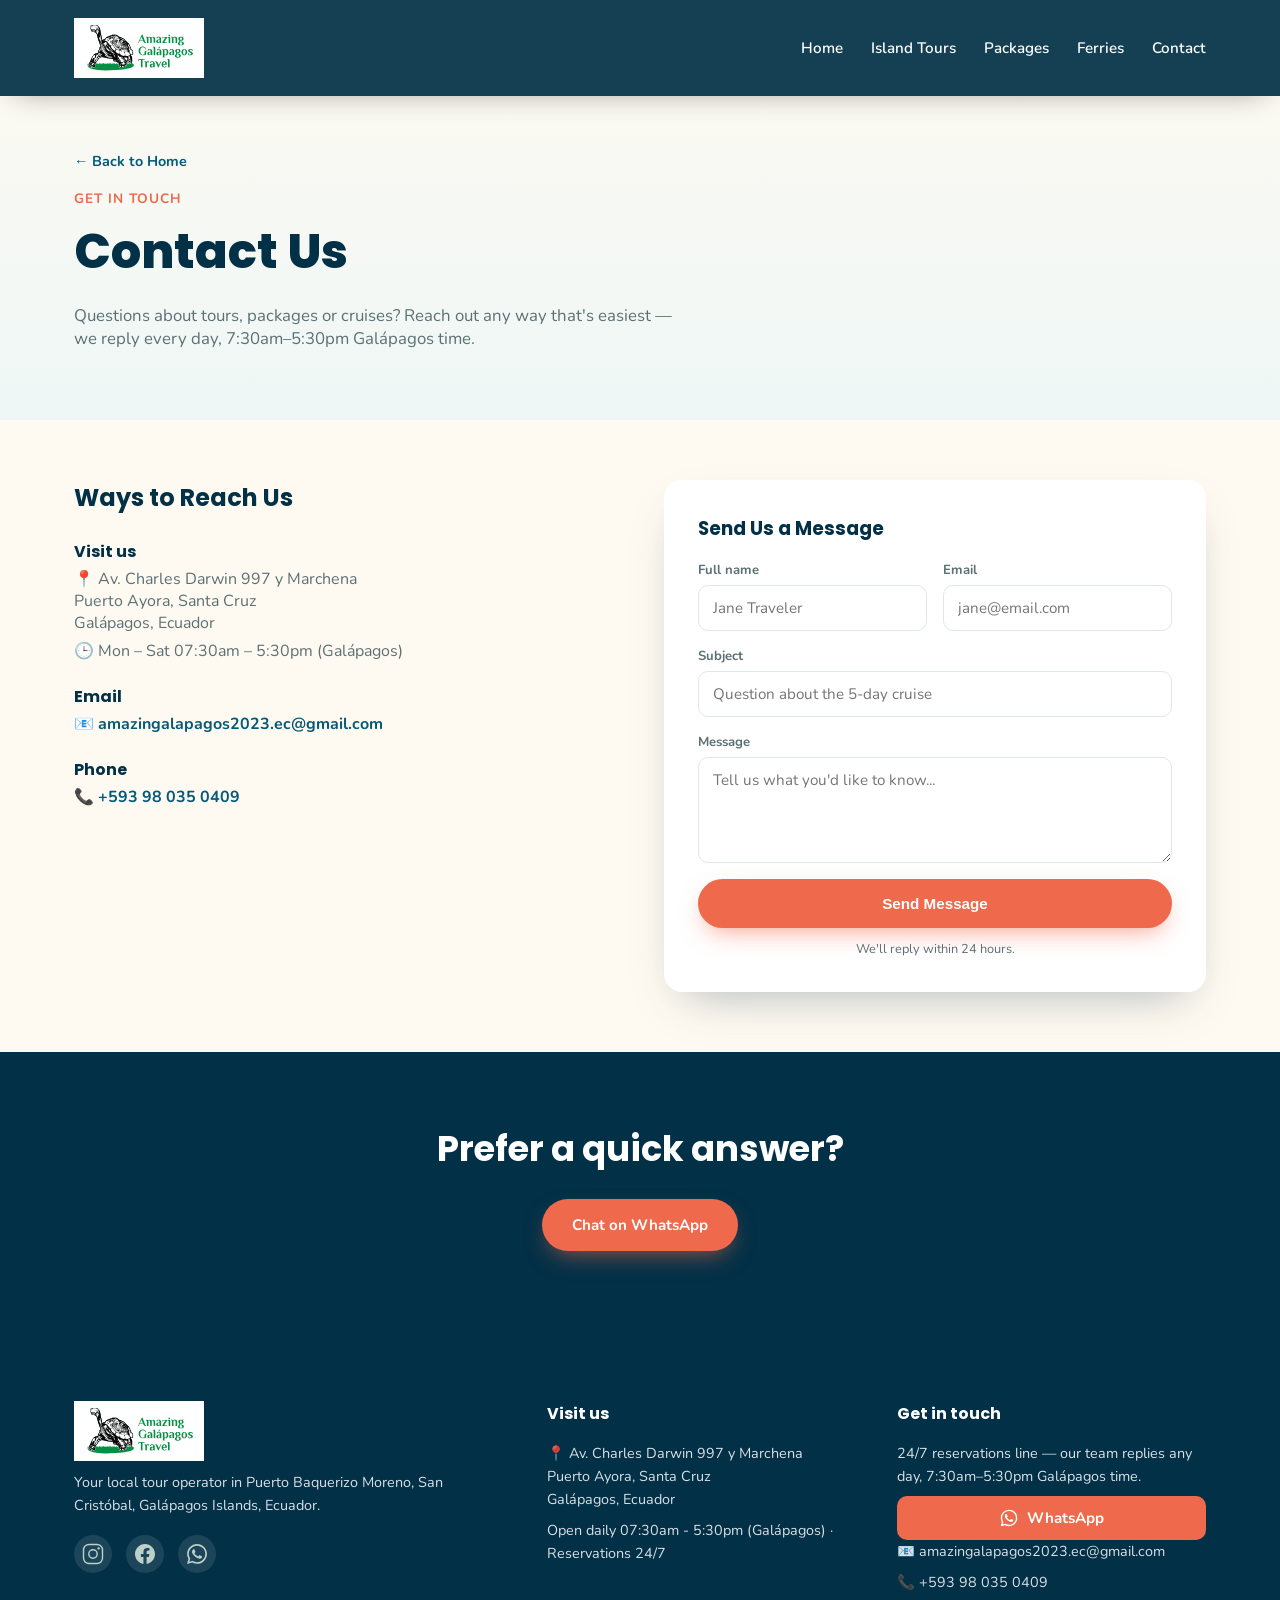
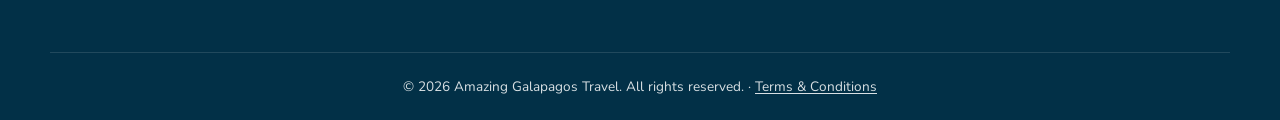
==== commit a2dd35c8: "Restructure contact page info panel to match Figma update Moves icons from headings to sit inline wi" ====
--- a/contact.html
+++ b/contact.html
@@ -51,26 +51,19 @@
         <h2 class="tours-category-heading">Ways to Reach Us</h2>
         <div class="contact-info-list">
           <div class="contact-info-item">
-            <h4>📍 Visit us</h4>
-            <p>Av. Charles Darwin 997 y Marchena<br>Puerto Ayora, Santa Cruz<br>Galápagos, Ecuador</p>
+            <h4>Visit us</h4>
+            <p>📍 Av. Charles Darwin 997 y Marchena<br>Puerto Ayora, Santa Cruz<br>Galápagos, Ecuador</p>
+            <p>🕒 Mon – Sat 07:30am – 5:30pm (Galápagos)</p>
           </div>
           <div class="contact-info-item">
-            <h4>🕒 Hours</h4>
-            <p>Open daily 07:30am – 5:30pm (Galápagos time)<br>Reservations answered 24/7</p>
+            <h4>Email</h4>
+            <p>📧 <a href="mailto:amazingalapagos2023.ec@gmail.com">amazingalapagos2023.ec@gmail.com</a></p>
           </div>
           <div class="contact-info-item">
-            <h4>📧 Email</h4>
-            <p><a href="mailto:amazingalapagos2023.ec@gmail.com">amazingalapagos2023.ec@gmail.com</a></p>
-          </div>
-          <div class="contact-info-item">
-            <h4>📞 Phone</h4>
-            <p><a href="tel:+593980350409">+593 98 035 0409</a></p>
+            <h4>Phone</h4>
+            <p>📞 <a href="tel:+593980350409">+593 98 035 0409</a></p>
           </div>
         </div>
-        <a href="https://wa.me/593980350409" target="_blank" rel="noopener" class="footer-whatsapp-btn">
-          <img src="assets/images/icon-whatsapp-white.svg" alt="">
-          Message us on WhatsApp
-        </a>
       </div>
 
       <form class="contact-form reveal" id="contactForm">
--- a/assets/css/style.css
+++ b/assets/css/style.css
@@ -1123,7 +1123,8 @@
 .contact-grid { display: grid; grid-template-columns: 1fr 1fr; gap: 48px; align-items: start; }
 .contact-info-list { display: flex; flex-direction: column; gap: 22px; margin: 24px 0 28px; }
 .contact-info-item h4 { color: var(--ocean-deep); margin-bottom: 4px; }
-.contact-info-item p { color: var(--gray); }
+.contact-info-item p { color: var(--gray); margin-bottom: 6px; }
+.contact-info-item p:last-child { margin-bottom: 0; }
 .contact-info-item a { color: var(--ocean); font-weight: 700; }
 .contact-info-item a:hover { color: var(--coral); }
 
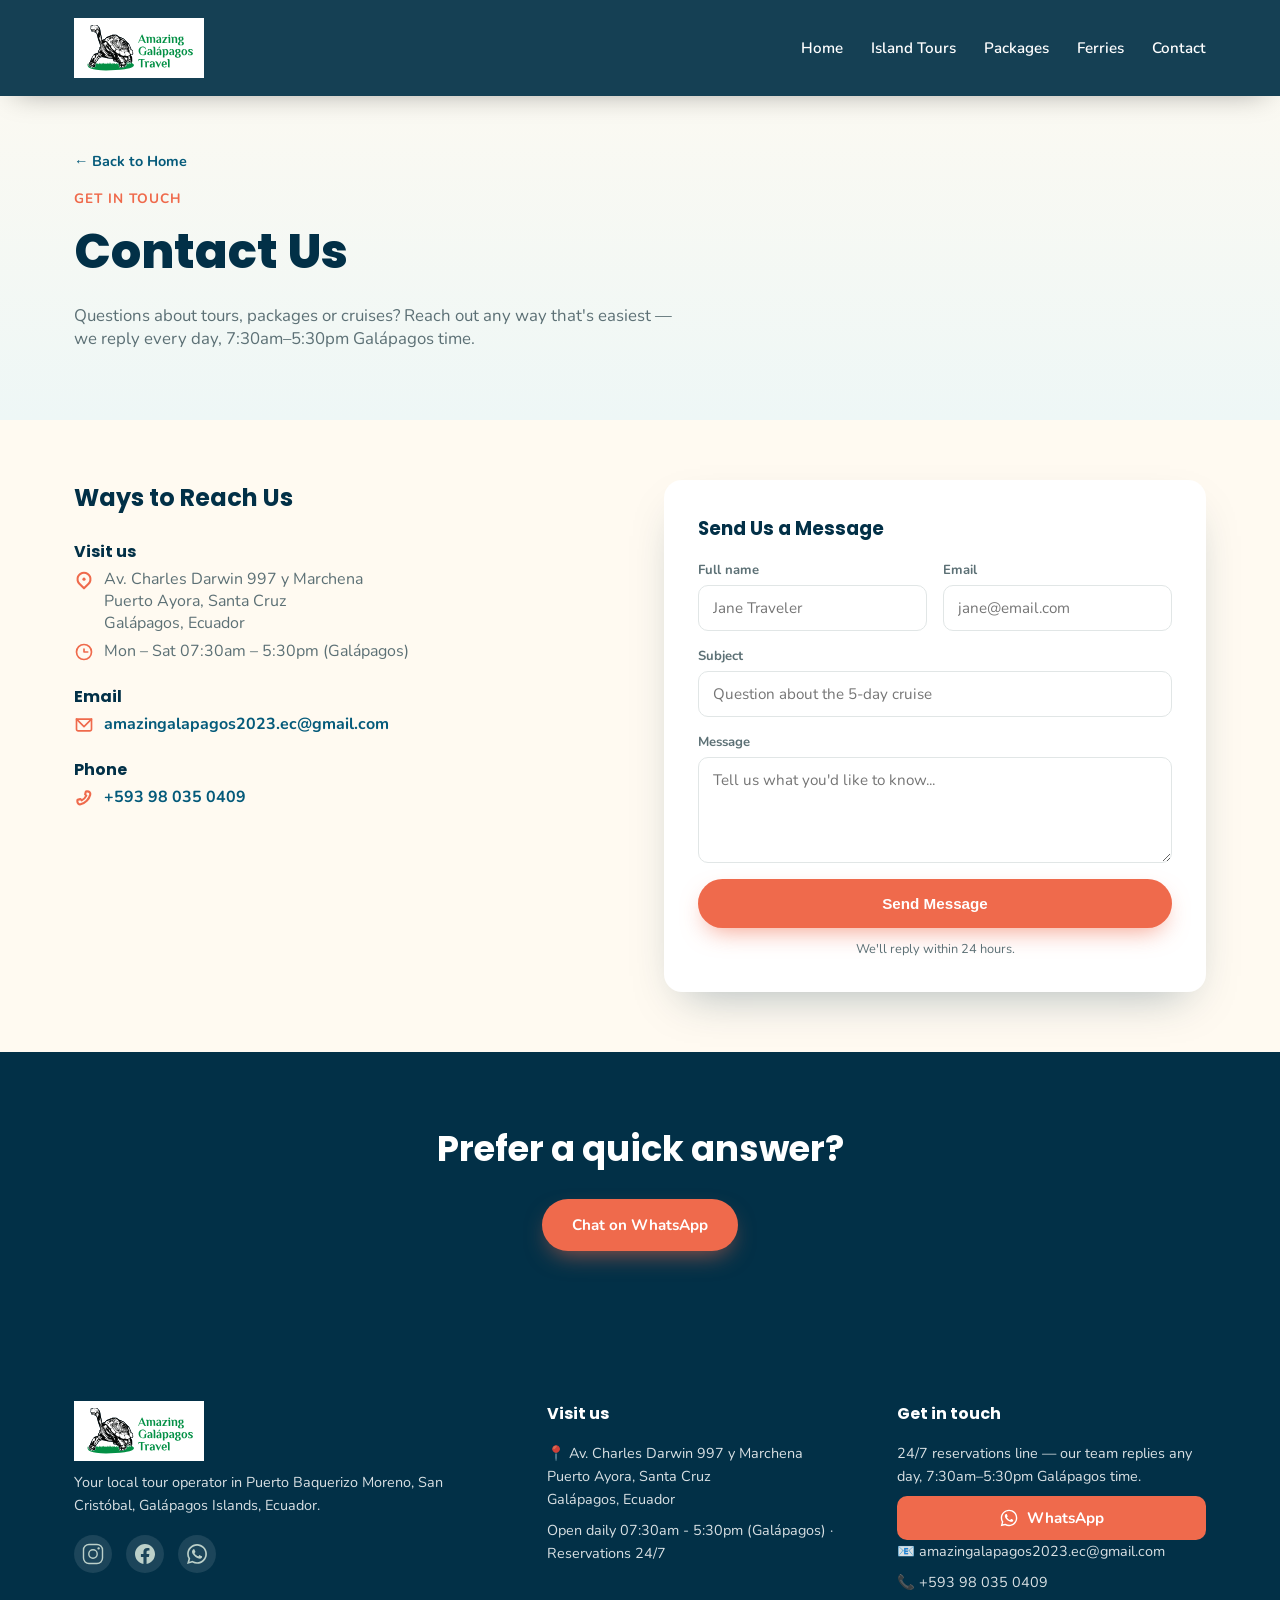
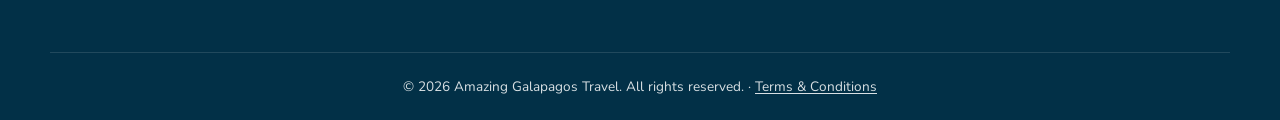
==== commit a47db794: "Replace emoji icons with the orange line icons from Figma Exports the pin/clock/envelope/phone vecto" ====
--- a/contact.html
+++ b/contact.html
@@ -52,16 +52,16 @@
         <div class="contact-info-list">
           <div class="contact-info-item">
             <h4>Visit us</h4>
-            <p>📍 Av. Charles Darwin 997 y Marchena<br>Puerto Ayora, Santa Cruz<br>Galápagos, Ecuador</p>
-            <p>🕒 Mon – Sat 07:30am – 5:30pm (Galápagos)</p>
+            <p class="contact-icon-row"><img src="assets/images/icon-pin.svg" alt="" class="contact-icon"><span>Av. Charles Darwin 997 y Marchena<br>Puerto Ayora, Santa Cruz<br>Galápagos, Ecuador</span></p>
+            <p class="contact-icon-row"><img src="assets/images/icon-clock.svg" alt="" class="contact-icon"><span>Mon – Sat 07:30am – 5:30pm (Galápagos)</span></p>
           </div>
           <div class="contact-info-item">
             <h4>Email</h4>
-            <p>📧 <a href="mailto:amazingalapagos2023.ec@gmail.com">amazingalapagos2023.ec@gmail.com</a></p>
+            <p class="contact-icon-row"><img src="assets/images/icon-envelope.svg" alt="" class="contact-icon"><a href="mailto:amazingalapagos2023.ec@gmail.com">amazingalapagos2023.ec@gmail.com</a></p>
           </div>
           <div class="contact-info-item">
             <h4>Phone</h4>
-            <p>📞 <a href="tel:+593980350409">+593 98 035 0409</a></p>
+            <p class="contact-icon-row"><img src="assets/images/icon-phone.svg" alt="" class="contact-icon"><a href="tel:+593980350409">+593 98 035 0409</a></p>
           </div>
         </div>
       </div>
--- a/assets/css/style.css
+++ b/assets/css/style.css
@@ -1127,6 +1127,8 @@
 .contact-info-item p:last-child { margin-bottom: 0; }
 .contact-info-item a { color: var(--ocean); font-weight: 700; }
 .contact-info-item a:hover { color: var(--coral); }
+.contact-icon-row { display: flex; align-items: flex-start; gap: 10px; }
+.contact-icon { width: 20px; height: 20px; flex-shrink: 0; margin-top: 2px; }
 
 /* ============ LEGAL PAGE ============ */
 .legal-section { padding: 60px 0 90px; }
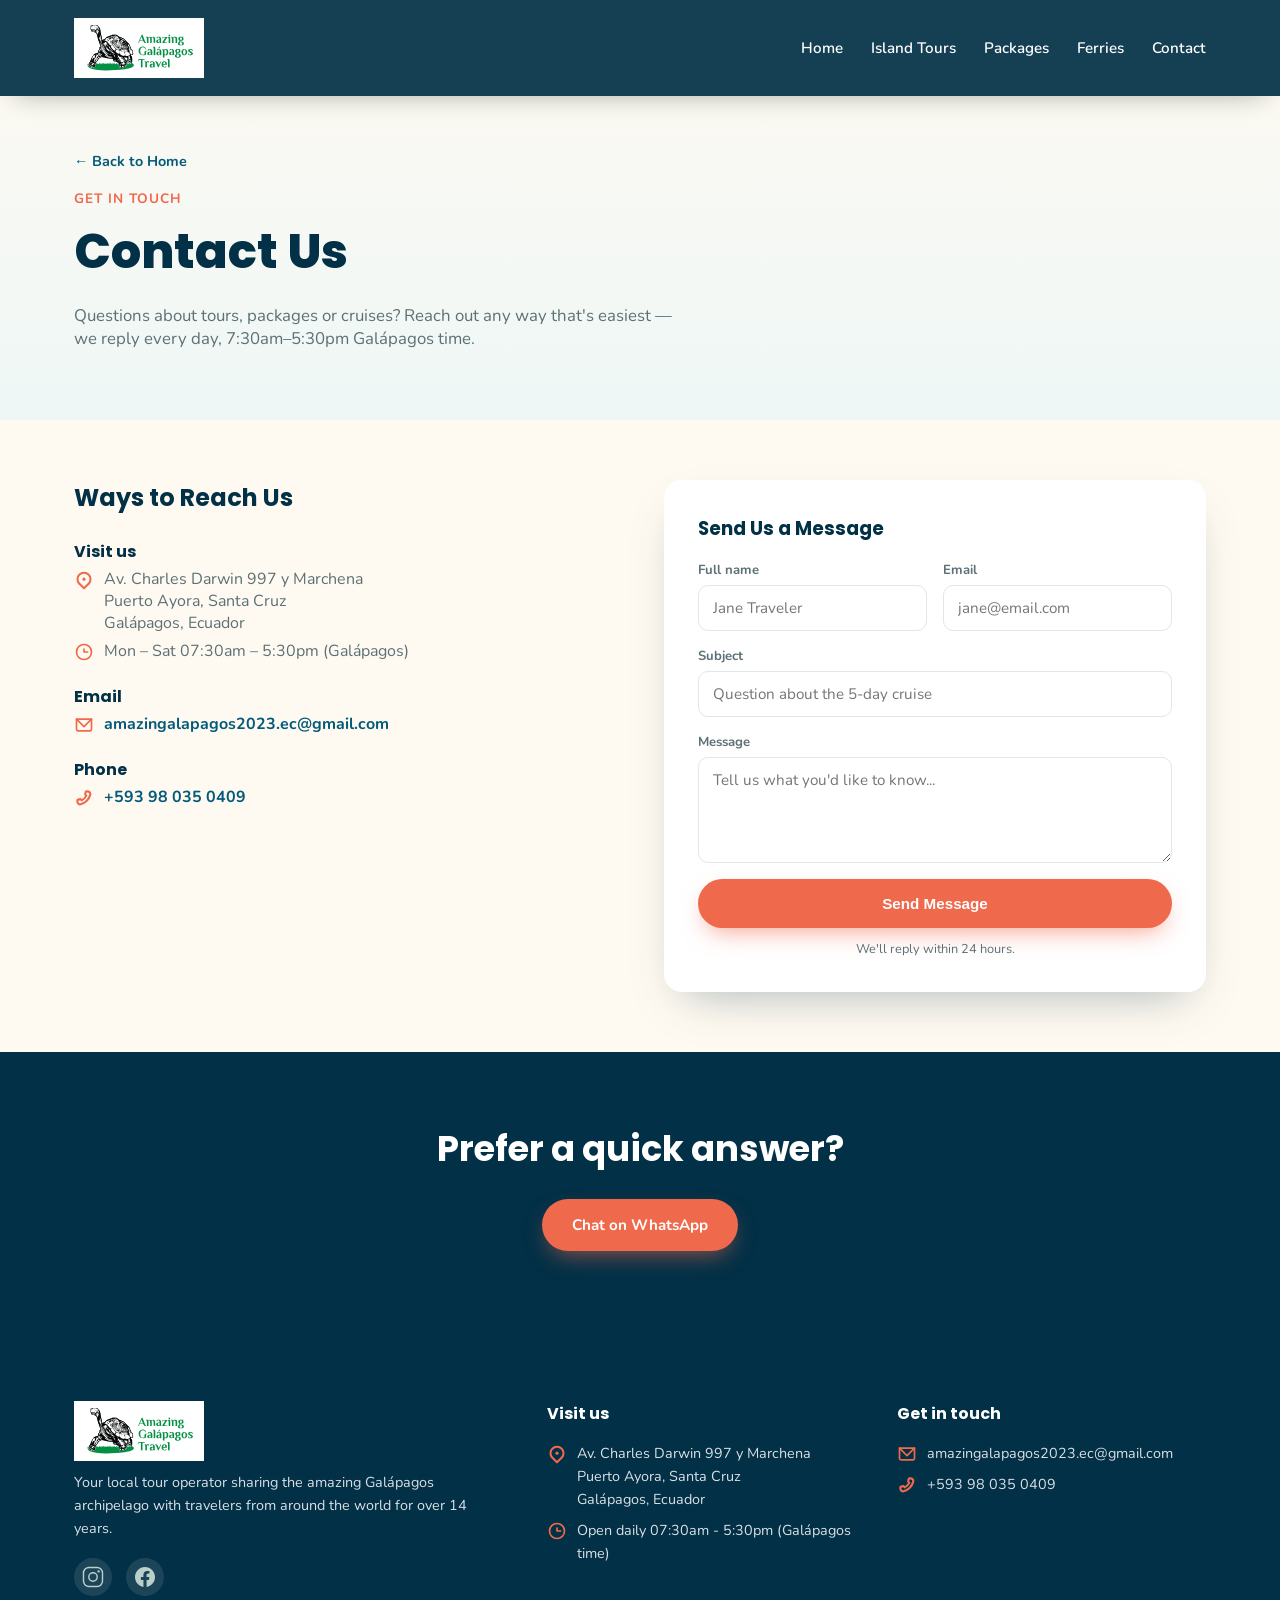
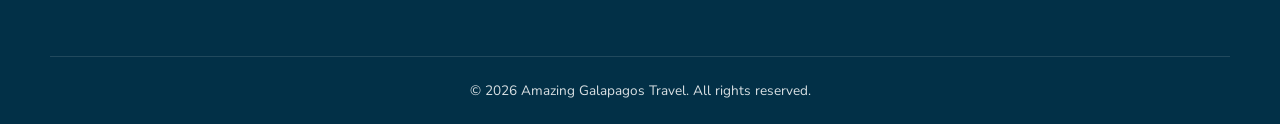
==== commit 4960c399: "Sync footer content with Figma redesign Updates the shared footer across all pages: new brand blurb " ====
--- a/contact.html
+++ b/contact.html
@@ -112,33 +112,27 @@
       <a href="index.html" class="logo logo-footer">
         <img src="assets/images/logo.svg" alt="Amazing Galapagos Travel" class="logo-img">
       </a>
-      <p>Your local tour operator in Puerto Baquerizo Moreno, San Cristóbal, Galápagos Islands, Ecuador.</p>
+      <p>Your local tour operator sharing the amazing Galápagos archipelago with travelers from around the world for over 14 years.</p>
       <div class="social-row">
         <a href="#" aria-label="Instagram"><img src="assets/images/icon-instagram.svg" alt=""></a>
         <a href="#" aria-label="Facebook"><img src="assets/images/icon-facebook.svg" alt=""></a>
-        <a href="https://wa.me/593980350409" target="_blank" rel="noopener" aria-label="WhatsApp"><img src="assets/images/icon-whatsapp.svg" alt=""></a>
       </div>
     </div>
 
     <div>
       <h4>Visit us</h4>
-      <p>📍 Av. Charles Darwin 997 y Marchena<br>Puerto Ayora, Santa Cruz<br>Galápagos, Ecuador</p>
-      <p>Open daily 07:30am - 5:30pm (Galápagos) · Reservations 24/7</p>
+      <p class="contact-icon-row"><img src="assets/images/icon-pin.svg" alt="" class="contact-icon"><span>Av. Charles Darwin 997 y Marchena<br>Puerto Ayora, Santa Cruz<br>Galápagos, Ecuador</span></p>
+      <p class="contact-icon-row"><img src="assets/images/icon-clock.svg" alt="" class="contact-icon"><span>Open daily 07:30am - 5:30pm (Galápagos time)</span></p>
     </div>
 
     <div>
       <h4>Get in touch</h4>
-      <p>24/7 reservations line — our team replies any day, 7:30am–5:30pm Galápagos time.</p>
-      <a href="https://wa.me/593980350409" target="_blank" rel="noopener" class="footer-whatsapp-btn">
-        <img src="assets/images/icon-whatsapp-white.svg" alt="">
-        WhatsApp
-      </a>
-      <p>📧 amazingalapagos2023.ec@gmail.com</p>
-      <p>📞 +593 98 035 0409</p>
+      <p class="contact-icon-row"><img src="assets/images/icon-envelope.svg" alt="" class="contact-icon"><span>amazingalapagos2023.ec@gmail.com</span></p>
+      <p class="contact-icon-row"><img src="assets/images/icon-phone.svg" alt="" class="contact-icon"><span>+593 98 035 0409</span></p>
     </div>
   </div>
   <div class="footer-bottom">
-    <p>© <span id="year"></span> Amazing Galapagos Travel. All rights reserved. · <a href="terms.html" class="footer-legal-link">Terms &amp; Conditions</a></p>
+    <p>© <span id="year"></span> Amazing Galapagos Travel. All rights reserved.</p>
   </div>
 </footer>
 
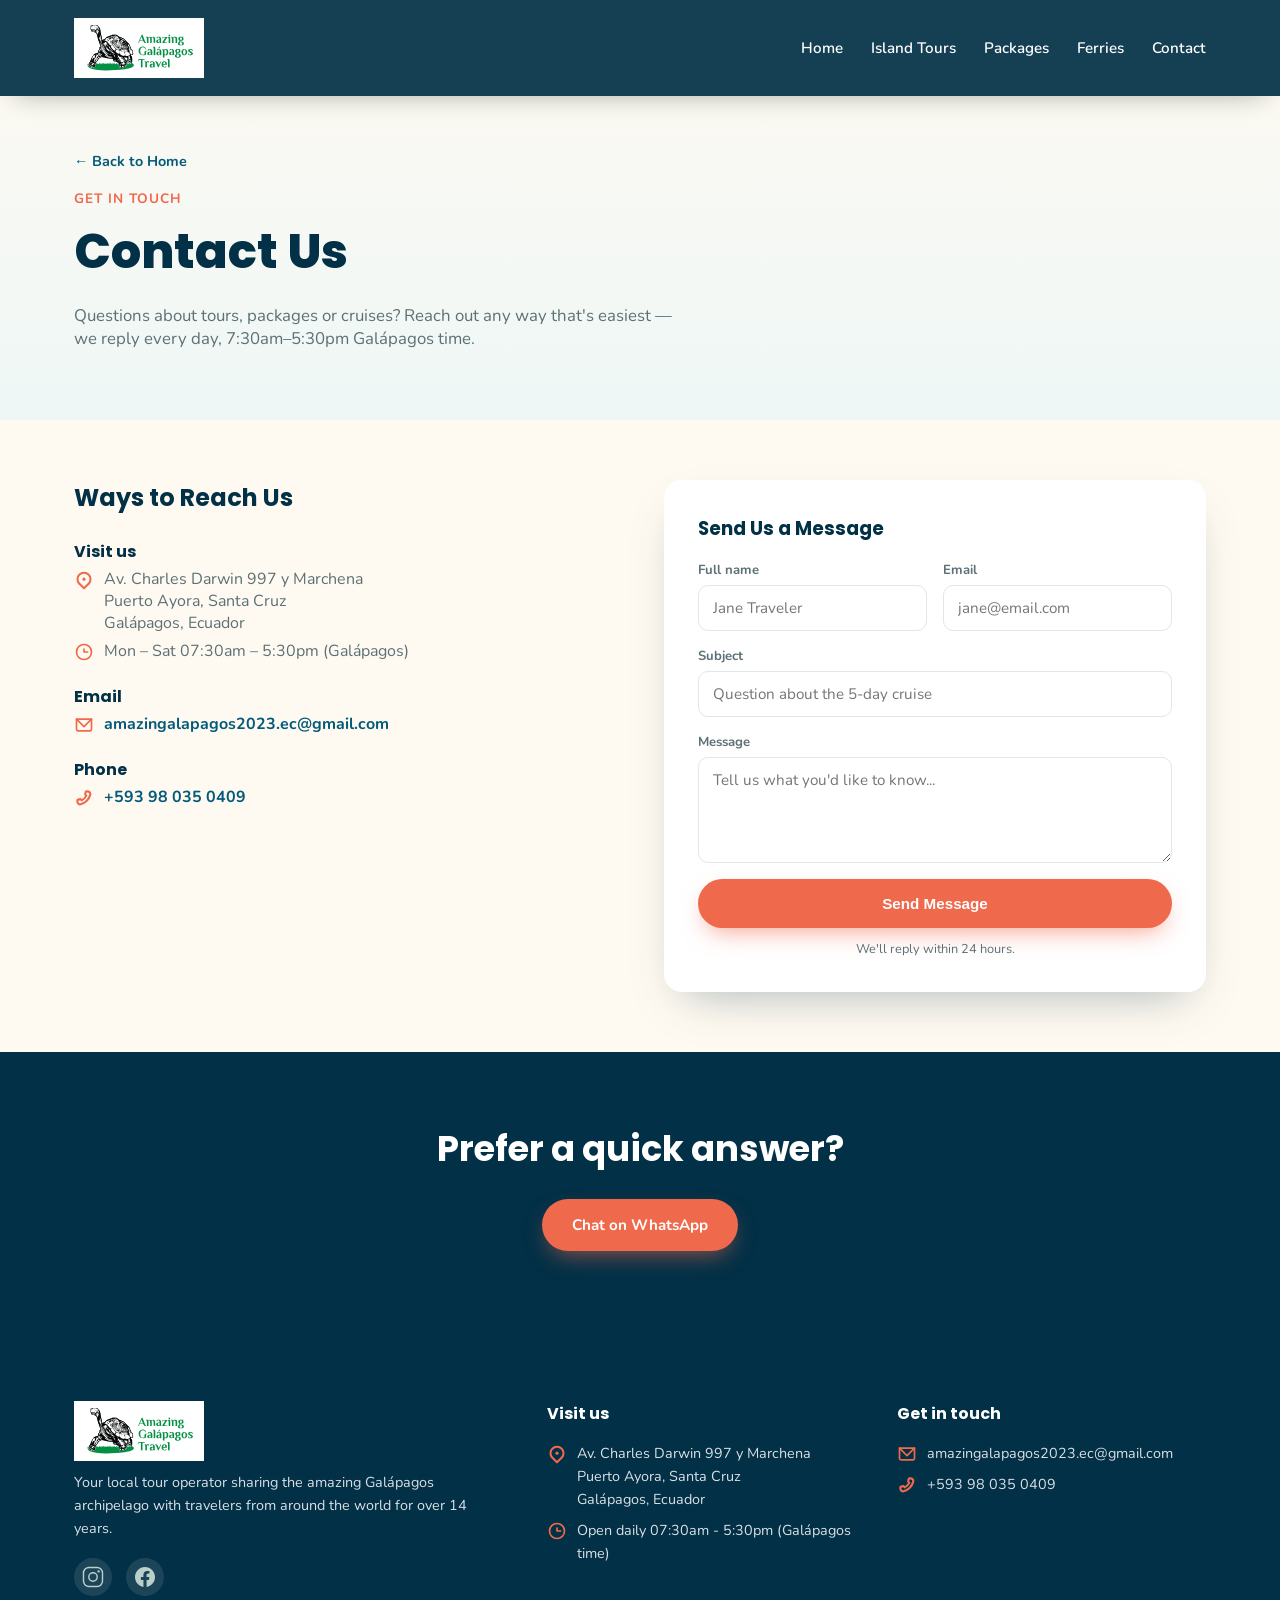
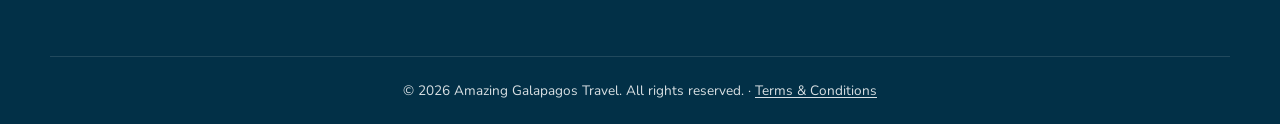
==== commit c59715e4: "Restore Terms & Conditions footer link Keeps terms.html reachable from every page rather than lettin" ====
--- a/contact.html
+++ b/contact.html
@@ -132,7 +132,7 @@
     </div>
   </div>
   <div class="footer-bottom">
-    <p>© <span id="year"></span> Amazing Galapagos Travel. All rights reserved.</p>
+    <p>© <span id="year"></span> Amazing Galapagos Travel. All rights reserved. · <a href="terms.html" class="footer-legal-link">Terms &amp; Conditions</a></p>
   </div>
 </footer>
 
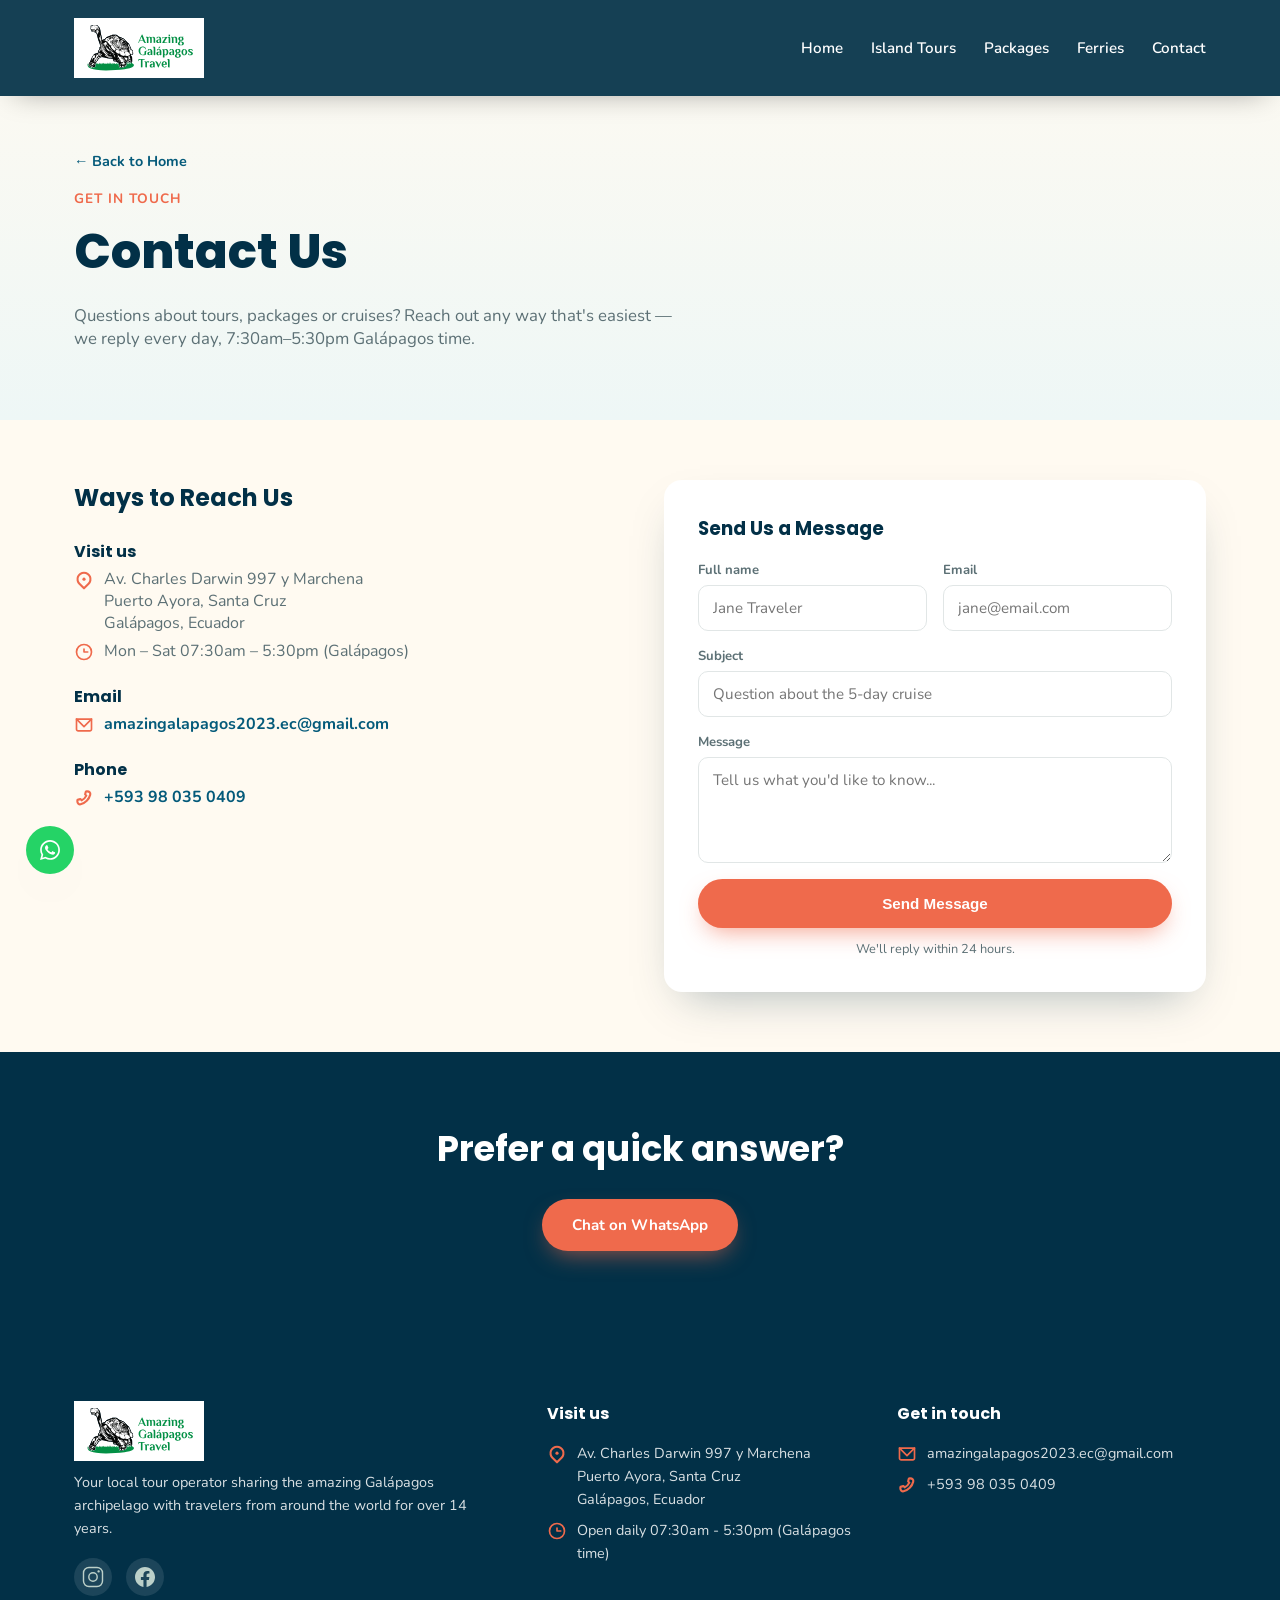
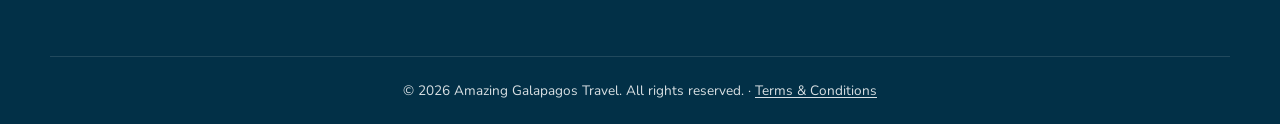
==== commit fe64dd70: "Add sticky WhatsApp button to every page Fixed circular WhatsApp chat button in the bottom-left corn" ====
--- a/contact.html
+++ b/contact.html
@@ -136,6 +136,10 @@
   </div>
 </footer>
 
+<a href="https://wa.me/593980350409" target="_blank" rel="noopener" class="whatsapp-float" aria-label="Chat on WhatsApp">
+  <img src="assets/images/icon-whatsapp-white.svg" alt="">
+</a>
+
 <button class="back-to-top" id="backToTop" aria-label="Back to top">↑</button>
 
 <script src="assets/js/script.js"></script>
--- a/assets/css/style.css
+++ b/assets/css/style.css
@@ -994,6 +994,23 @@
   z-index: 900;
 }
 .back-to-top.show { opacity: 1; visibility: visible; transform: translateY(0); }
+
+/* ============ WHATSAPP FLOAT ============ */
+.whatsapp-float {
+  position: fixed;
+  bottom: 26px; left: 26px;
+  width: 48px; height: 48px;
+  border-radius: 50%;
+  background: #25D366;
+  display: flex;
+  align-items: center;
+  justify-content: center;
+  box-shadow: var(--shadow);
+  transition: transform var(--transition);
+  z-index: 900;
+}
+.whatsapp-float img { width: 24px; height: 24px; }
+.whatsapp-float:hover { transform: translateY(-3px); }
 
 /* ============ ISLAND / TOUR PAGES ============ */
 body.subpage .site-header {
